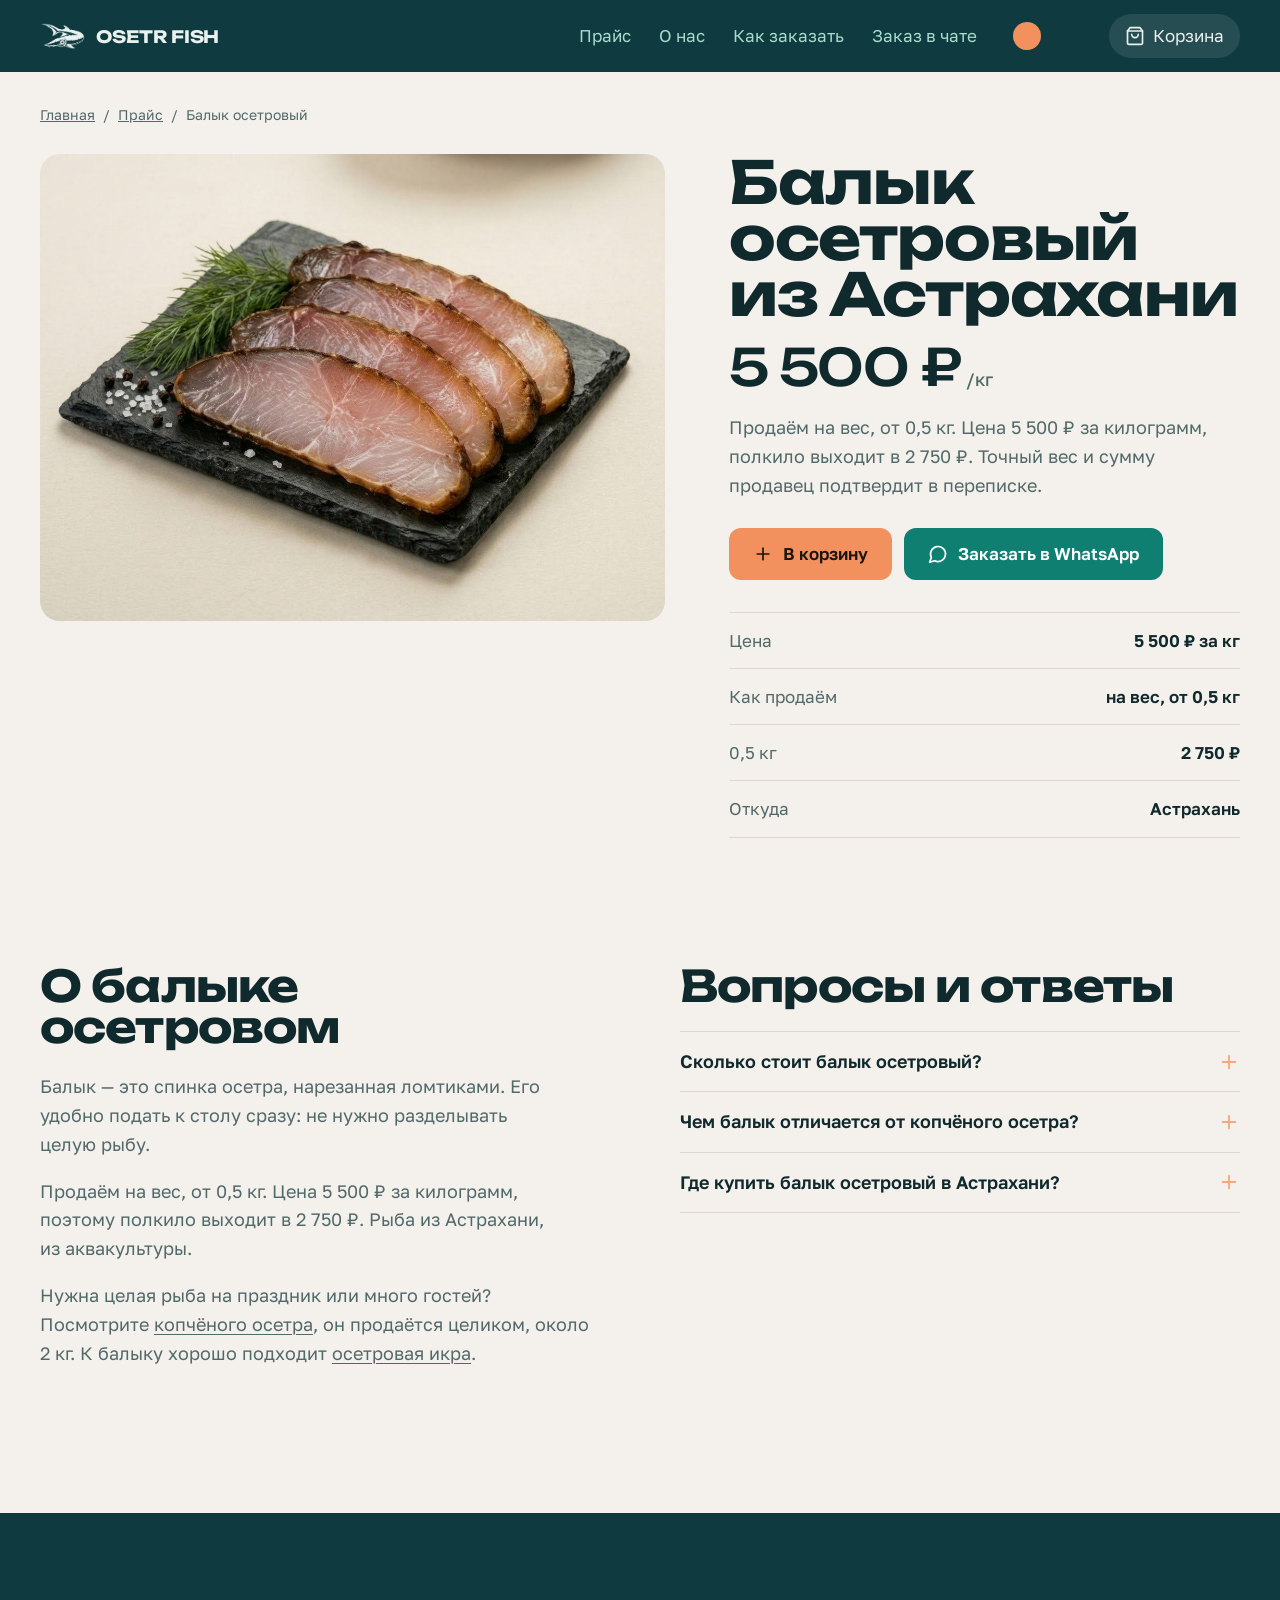
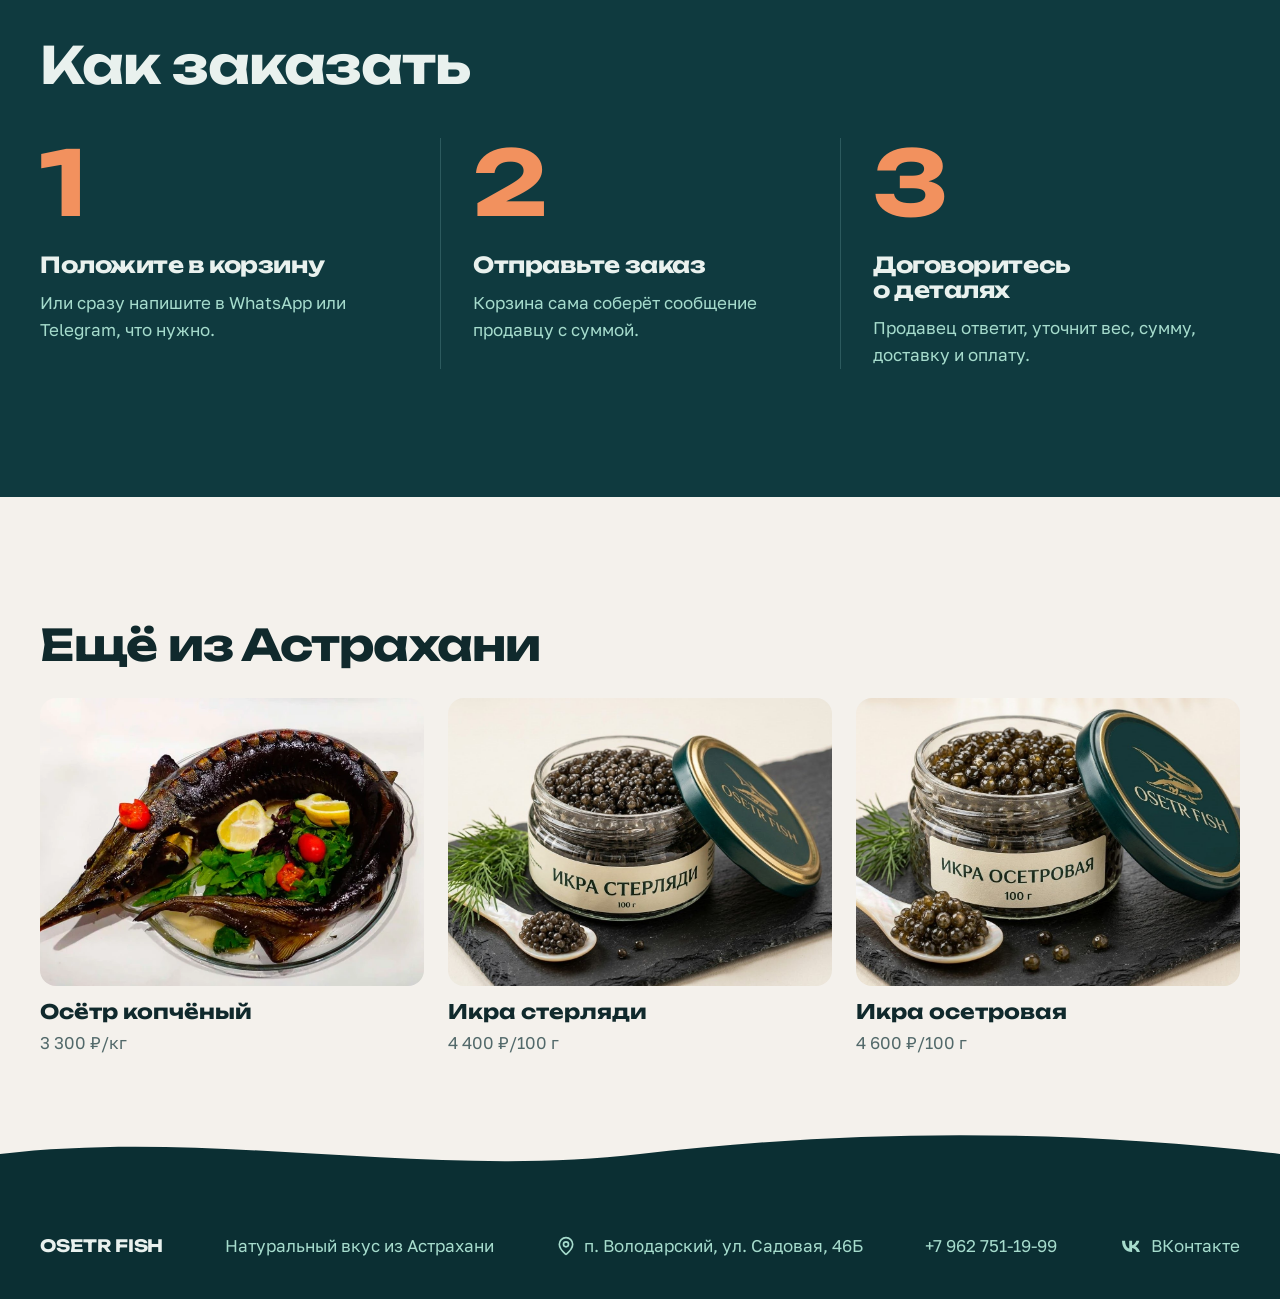
==== balyk-osetrovyj/index.html @ 8ac1c957 "Глаз осетра следит за курсором, логотип в шапке вздрагивает и пускает пузырьки Co-Authored-By: Claud" ====
<!doctype html>
<html lang="ru">
<head>
  <meta charset="utf-8">
  <script>if (location.protocol === 'http:' && location.hostname === 'osetrfish.ru') location.replace('https://osetrfish.ru' + location.pathname + location.search + location.hash);</script>
  <script>try{if(localStorage.getItem('osetr-theme')==='dark')document.documentElement.dataset.theme='dark'}catch(e){}</script>
  <meta name="viewport" content="width=device-width, initial-scale=1">
  <title>Балык осетровый купить в Астрахани, 5500 ₽/кг | OSETR FISH</title>
  <meta name="description" content="Балык осетровый из Астрахани на вес, от 0,5 кг, 5500 ₽ за кг. Заказ в WhatsApp и Telegram, вес и сумму продавец подтвердит в переписке.">
  <meta property="og:title" content="Балык осетровый из Астрахани | OSETR FISH">
  <meta property="og:description" content="Балык осетровый из Астрахани на вес, от 0,5 кг, 5500 ₽ за кг. Заказ в WhatsApp и Telegram, вес и сумму продавец подтвердит в переписке.">
  <meta property="og:type" content="product">
  <meta property="og:locale" content="ru_RU">
  <meta property="og:url" content="https://osetrfish.ru/balyk-osetrovyj/">
  <meta property="og:image" content="https://osetrfish.ru/images/stock/balyk-slate.jpg">
  <meta name="twitter:card" content="summary_large_image">
  <link rel="canonical" href="https://osetrfish.ru/balyk-osetrovyj/">
  <script type="application/ld+json">
  {"@context": "https://schema.org", "@graph": [{"@type": "Product", "name": "Балык осетровый", "image": "https://osetrfish.ru/images/stock/balyk-slate.jpg", "description": "Балык осетровый из Астрахани на вес, от 0,5 кг, 5500 ₽ за кг. Заказ в WhatsApp и Telegram, вес и сумму продавец подтвердит в переписке.", "brand": {"@type": "Brand", "name": "OSETR FISH"}, "url": "https://osetrfish.ru/balyk-osetrovyj/", "offers": {"@type": "Offer", "url": "https://osetrfish.ru/balyk-osetrovyj/", "priceCurrency": "RUB", "price": 5500, "priceSpecification": {"@type": "UnitPriceSpecification", "price": 5500, "priceCurrency": "RUB", "referenceQuantity": {"@type": "QuantitativeValue", "value": 1, "unitCode": "KGM"}}, "seller": {"@type": "Store", "name": "OSETR FISH", "url": "https://osetrfish.ru/", "telephone": "+79627511999", "logo": "https://osetrfish.ru/icon-512.png"}}}, {"@type": "BreadcrumbList", "itemListElement": [{"@type": "ListItem", "position": 1, "name": "OSETR FISH", "item": "https://osetrfish.ru/"}, {"@type": "ListItem", "position": 2, "name": "Балык осетровый", "item": "https://osetrfish.ru/balyk-osetrovyj/"}]}, {"@type": "FAQPage", "mainEntity": [{"@type": "Question", "name": "Сколько стоит балык осетровый?", "acceptedAnswer": {"@type": "Answer", "text": "5 500 ₽ за килограмм. Минимальный заказ 0,5 кг, то есть от 2 750 ₽. Точный вес и сумму продавец подтвердит в переписке."}}, {"@type": "Question", "name": "Чем балык отличается от копчёного осетра?", "acceptedAnswer": {"@type": "Answer", "text": "Копчёный осётр — целая рыба, около 2 кг, по цене 3 300 ₽ за кг. Балык — это спинка осетра нарезкой, он стоит 5 500 ₽ за кг и продаётся от 0,5 кг. Балык удобнее на нарезку к столу, целая рыба нужна, когда гостей много."}}, {"@type": "Question", "name": "Где купить балык осетровый в Астрахани?", "acceptedAnswer": {"@type": "Answer", "text": "На нашем сайте: положите нужный вес в корзину и отправьте заказ в WhatsApp или Telegram. Или позвоните: +7 962 751-19-99."}}]}]}
  </script>
  <meta name="theme-color" content="#0f3a3f">
  <link rel="icon" href="/favicon.ico" sizes="48x48" type="image/x-icon">
  <link rel="icon" href="/icon-96.png?v=3" type="image/png" sizes="96x96">
  <link rel="icon" href="/icon-192.png?v=3" type="image/png" sizes="192x192">
  <link rel="apple-touch-icon" href="/apple-touch-icon.png?v=3">
  <link rel="preconnect" href="https://fonts.googleapis.com">
  <link rel="preconnect" href="https://fonts.gstatic.com" crossorigin>
  <link href="https://fonts.googleapis.com/css2?family=Unbounded:wght@500;700&family=Golos+Text:wght@400;500;600&display=swap" rel="stylesheet">
  <link rel="stylesheet" href="/styles.css?v=46">
  <script src="/product.js?v=46" defer></script>
  <script src="/theme.js?v=2" defer></script>
</head>
<body class="page-product">
  <svg width="0" height="0" style="position:absolute" aria-hidden="true">
    <symbol id="i-bag" viewBox="0 0 24 24"><path d="M6 2 3 6v14a2 2 0 0 0 2 2h14a2 2 0 0 0 2-2V6l-3-4Z"/><path d="M3 6h18"/><path d="M16 10a4 4 0 0 1-8 0"/></symbol>
    <symbol id="i-phone" viewBox="0 0 24 24"><path d="M22 16.92v3a2 2 0 0 1-2.18 2 19.79 19.79 0 0 1-8.63-3.07 19.5 19.5 0 0 1-6-6 19.79 19.79 0 0 1-3.07-8.67A2 2 0 0 1 4.11 2h3a2 2 0 0 1 2 1.72 12.84 12.84 0 0 0 .7 2.81 2 2 0 0 1-.45 2.11L8.09 9.91a16 16 0 0 0 6 6l1.27-1.27a2 2 0 0 1 2.11-.45 12.84 12.84 0 0 0 2.81.7A2 2 0 0 1 22 16.92z"/></symbol>
    <symbol id="i-chat" viewBox="0 0 24 24"><path d="M7.9 20A9 9 0 1 0 4 16.1L2 22Z"/></symbol>
    <symbol id="i-send" viewBox="0 0 24 24"><path d="M14.54 21.69a.5.5 0 0 0 .94-.03l6.5-19a.5.5 0 0 0-.64-.64l-19 6.5a.5.5 0 0 0-.03.94l7.93 3.18a2 2 0 0 1 1.11 1.11z"/><path d="m21.85 2.15-10.94 10.94"/></symbol>
    <symbol id="i-checks" viewBox="0 0 24 24"><path d="M18 6 7 17l-5-5"/><path d="m22 10-7.5 7.5L13 16"/></symbol>
    <symbol id="i-arrow-left" viewBox="0 0 24 24"><path d="m12 19-7-7 7-7"/><path d="M19 12H5"/></symbol>
    <symbol id="i-arrow-right" viewBox="0 0 24 24"><path d="M5 12h14"/><path d="m12 5 7 7-7 7"/></symbol>
    <symbol id="i-minus" viewBox="0 0 24 24"><path d="M5 12h14"/></symbol>
    <symbol id="i-plus" viewBox="0 0 24 24"><path d="M5 12h14"/><path d="M12 5v14"/></symbol>
    <symbol id="i-pin" viewBox="0 0 24 24"><path d="M20 10c0 4.993-5.539 10.193-7.399 11.799a1 1 0 0 1-1.202 0C9.539 20.193 4 14.993 4 10a8 8 0 0 1 16 0"/><circle cx="12" cy="10" r="3"/></symbol>
    <symbol id="i-x" viewBox="0 0 24 24"><path d="M18 6 6 18"/><path d="m6 6 12 12"/></symbol>
    <symbol id="i-vk" viewBox="0 0 24 24"><path d="M12.8 18C6.6 18 3.1 13.8 3 6.8h3.1c.1 5.1 2.3 7.3 4.1 7.7V6.8h2.9v4.4c1.8-.2 3.6-2.2 4.3-4.4h2.9c-.5 2.7-2.5 4.7-3.9 5.5 1.4.7 3.7 2.4 4.6 5.7h-3.2c-.7-2.2-2.4-3.9-4.7-4.1V18z"/></symbol>
    <symbol id="i-trash" viewBox="0 0 24 24"><path d="M3 6h18"/><path d="M19 6v14a2 2 0 0 1-2 2H7a2 2 0 0 1-2-2V6"/><path d="M8 6V4a2 2 0 0 1 2-2h4a2 2 0 0 1 2 2v2"/></symbol>
  </svg>

  <header class="top">
    <a class="mark" href="/" aria-label="OSETR FISH, на главную"><img class="mark__fish" src="/images/logo.png" alt="" width="930" height="534" fetchpriority="high">OSETR FISH</a>
    <nav class="nav" aria-label="Разделы">
      <a href="/#price">Прайс</a>
      <a href="/#about">О нас</a>
      <a href="/#how">Как заказать</a>
      <a href="/#contacts">Заказ в чате</a>
    </nav>
    <button class="theme-btn" type="button" role="switch" aria-checked="false" data-theme-toggle aria-label="Ночная тема" title="Ночная тема"><span class="theme-btn__stars" aria-hidden="true"><i></i><i></i><i></i></span><span class="theme-btn__knob" aria-hidden="true"></span></button>
    <a class="cart-btn" href="/?cart=1" aria-label="Открыть корзину">
      <svg class="ic"><use href="#i-bag"/></svg>
      <span class="cart-btn__label">Корзина</span>
      <span class="cart-btn__count" data-count hidden>0</span>
    </a>
  </header>

  <main>
    <section class="product" data-product="balyk" data-step="0.5">
      <nav class="crumbs" aria-label="Вы здесь"><a href="/">Главная</a><span aria-hidden="true">/</span><a href="/#price">Прайс</a><span aria-hidden="true">/</span><span>Балык осетровый</span></nav>
      <div class="product__grid">
        <div class="product__photo" style="aspect-ratio: 1200 / 896; --bg: url(/images/stock/balyk-slate.jpg)"><img src="/images/stock/balyk-slate.jpg" alt="Балык осетровый ломтиками на чёрной каменной доске с укропом и солью" width="1200" height="896" fetchpriority="high"></div>
        <div class="product__info">
          <h1>Балык осетровый из Астрахани</h1>
          <p class="product__price">5 500 ₽<small>/кг</small></p>
          <p class="product__lead">Продаём на вес, от 0,5 кг. Цена 5 500 ₽ за килограмм, полкило выходит в 2 750 ₽. Точный вес и сумму продавец подтвердит в переписке.</p>
          <div class="product__actions">
            <button class="btn btn--accent" type="button" data-product-add><svg class="ic"><use href="#i-plus"/></svg>В корзину</button>
            <a class="btn btn--wa" href="https://wa.me/79627511999?text=%D0%97%D0%B4%D1%80%D0%B0%D0%B2%D1%81%D1%82%D0%B2%D1%83%D0%B9%D1%82%D0%B5%21%20%D0%A5%D0%BE%D1%87%D1%83%20%D0%B7%D0%B0%D0%BA%D0%B0%D0%B7%D0%B0%D1%82%D1%8C%20%D0%BD%D0%B0%20%D1%81%D0%B0%D0%B9%D1%82%D0%B5%20OSETR%20FISH%3A%20%D0%91%D0%B0%D0%BB%D1%8B%D0%BA%20%D0%BE%D1%81%D0%B5%D1%82%D1%80%D0%BE%D0%B2%D1%8B%D0%B9%2C%200%2C5%20%D0%BA%D0%B3." target="_blank" rel="noopener"><svg class="ic"><use href="#i-chat"/></svg>Заказать в WhatsApp</a>
          </div>
          <p class="product__added" data-product-done hidden>Добавлено. <a href="/?cart=1">Открыть корзину</a></p>
          <dl class="product__facts">
          <div><dt>Цена</dt><dd>5 500 ₽ за кг</dd></div>
          <div><dt>Как продаём</dt><dd>на вес, от 0,5 кг</dd></div>
          <div><dt>0,5 кг</dt><dd>2 750 ₽</dd></div>
          <div><dt>Откуда</dt><dd>Астрахань</dd></div>
          </dl>
        </div>
      </div>
    </section>

    <section class="product-about" aria-labelledby="about-title">
      <div class="product-about__text">
        <h2 id="about-title">О балыке осетровом</h2>
        <p>Балык — это спинка осетра, нарезанная ломтиками. Его удобно подать к столу сразу: не нужно разделывать целую рыбу.</p>
        <p>Продаём на вес, от 0,5 кг. Цена 5 500 ₽ за килограмм, поэтому полкило выходит в 2 750 ₽. Рыба из Астрахани, из аквакультуры.</p>
        <p>Нужна целая рыба на праздник или много гостей? Посмотрите <a href="/osetr-kopchenyj/">копчёного осетра</a>, он продаётся целиком, около 2 кг. К балыку хорошо подходит <a href="/ikra-osetrovaya/">осетровая икра</a>.</p>
      </div>
      <div class="pfaq">
        <h2>Вопросы и ответы</h2>
        <details class="pfaq__item">
          <summary><h3>Сколько стоит балык осетровый?</h3><svg class="ic" aria-hidden="true"><use href="#i-plus"/></svg></summary>
          <p>5 500 ₽ за килограмм. Минимальный заказ 0,5 кг, то есть от 2 750 ₽. Точный вес и сумму продавец подтвердит в переписке.</p>
        </details>
        <details class="pfaq__item">
          <summary><h3>Чем балык отличается от копчёного осетра?</h3><svg class="ic" aria-hidden="true"><use href="#i-plus"/></svg></summary>
          <p>Копчёный осётр — целая рыба, около 2 кг, по цене 3 300 ₽ за кг. Балык — это спинка осетра нарезкой, он стоит 5 500 ₽ за кг и продаётся от 0,5 кг. Балык удобнее на нарезку к столу, целая рыба нужна, когда гостей много.</p>
        </details>
        <details class="pfaq__item">
          <summary><h3>Где купить балык осетровый в Астрахани?</h3><svg class="ic" aria-hidden="true"><use href="#i-plus"/></svg></summary>
          <p>На нашем сайте: положите нужный вес в корзину и отправьте заказ в WhatsApp или Telegram. Или позвоните: <a href="tel:+79627511999">+7 962 751-19-99</a>.</p>
        </details>
      </div>
    </section>

    <section class="product-how" aria-labelledby="how-title">
      <h2 id="how-title">Как заказать</h2>
      <ol class="steps">
        <li><span class="steps__n">1</span><h3>Положите в корзину</h3><p>Или сразу напишите в WhatsApp или Telegram, что нужно.</p></li>
        <li><span class="steps__n">2</span><h3>Отправьте заказ</h3><p>Корзина сама соберёт сообщение продавцу с суммой.</p></li>
        <li><span class="steps__n">3</span><h3>Договоритесь о деталях</h3><p>Продавец ответит, уточнит вес, сумму, доставку и оплату.</p></li>
      </ol>
    </section>

    <section class="more" aria-labelledby="more-title">
      <h2 id="more-title">Ещё из Астрахани</h2>
      <ul class="more__list">
        <li><a class="more__card" href="/osetr-kopchenyj/"><span class="more__pic"><img src="/images/stock/osetr-blyudo.webp" alt="Целый копчёный осётр на стеклянном блюде с зеленью, лимоном и помидорами" width="841" height="567" loading="lazy"></span><b>Осётр копчёный</b><span>3 300 ₽/кг</span></a></li>
        <li><a class="more__card" href="/ikra-sterlyadi/"><span class="more__pic"><img src="/images/stock/ikra-sterlyadi-banka.jpg" alt="Банка икры стерляди 100 г с зелёной крышкой OSETR FISH на каменной доске" width="1200" height="896" loading="lazy"></span><b>Икра стерляди</b><span>4 400 ₽/100 г</span></a></li>
        <li><a class="more__card" href="/ikra-osetrovaya/"><span class="more__pic"><img src="/images/stock/ikra-osetrovaya-banka.jpg" alt="Банка осетровой икры 100 г с зелёной крышкой OSETR FISH и ложечкой" width="1200" height="896" loading="lazy"></span><b>Икра осетровая</b><span>4 600 ₽/100 г</span></a></li>
      </ul>
    </section>
  </main>

  <footer class="foot">
    <svg class="wave wave--foot" viewBox="0 0 1440 120" preserveAspectRatio="none" aria-hidden="true">
      <path d="M0 60 C240 10 480 110 720 60 S1200 10 1440 60 V120 H0Z"/>
    </svg>
    <div class="foot__inner">
      <a class="mark" href="/">OSETR FISH</a>
      <span>Натуральный вкус из Астрахани</span>
      <span class="foot__addr"><svg class="ic"><use href="#i-pin"/></svg>п. Володарский, ул. Садовая, 46Б</span>
      <a href="tel:+79627511999">+7 962 751-19-99</a>
      <a class="foot__vk" href="https://vk.com/osetrfish" target="_blank" rel="noopener" aria-label="OSETR FISH во ВКонтакте"><svg class="ic ic--fill"><use href="#i-vk"/></svg>ВКонтакте</a>
    </div>
  </footer>
</body>
</html>
---- styles.css ----
/* OSETR FISH. Палитра и шрифты — из DESIGN.md (вариант 2 «Волжская вода»). */
:root { color-scheme: light;
  --color-bg: #0f3a3f;        /* речная вода: первый экран, шаги, подвал */
  --color-deep: #0b2f33;      /* волна, нижний слой */
  --color-ice: #f4f1ec;       /* светлые секции: тёплый светлый фон, на нём еда выглядит аппетитнее */
  --color-text: #e9f1ee;      /* текст на воде */
  --color-ink: #10292c;       /* текст на светлом */
  --color-muted: #a6dccd;     /* приглушённый на воде */
  --color-muted-ink: #52696a; /* приглушённый на светлом */
  --color-line: #2c5a5e;
  --color-line-ink: #ddd7cd;
  --color-accent: #f2915e;    /* цвет балыка: главная кнопка и цены */
  --color-on-accent: #1a1410; /* текст на акценте */
  --color-accent-hover: #f6a77b;
  --color-photo: #efe9df;     /* подложка под фото, пока грузится */
  --color-surface: #ffffff;   /* поля ввода и счётчик на светлом */
  --color-bubble: #f4f1ec;    /* пузырь сообщения в окне чата */
  --color-hover-ink: rgba(16, 41, 44, .08);
  --color-read: #2f8f7a;      /* галочки «прочитано» в окне чата */
  --color-wa: #0f7f72;        /* WhatsApp: узнаваемый зелёный, затемнён для читаемости */
  --color-wa-hover: #0c6a5f;
  --color-tg: #1a76b5;        /* Telegram: узнаваемый синий, затемнён для читаемости */
  --color-tg-hover: #15639a;
  --font-display: "Unbounded", system-ui, sans-serif;
  --font-body: "Golos Text", system-ui, sans-serif;
  --space-section: clamp(72px, 10vw, 140px);
  --gutter: max(16px, calc((100vw - var(--content)) / 2));
  --content: 1200px;
  --radius: 12px;
  --ease: cubic-bezier(.22, .8, .24, 1);
}

/* Ночная тема: светлые секции становятся тёмными, вода и акцент остаются */
:root[data-theme="dark"] {
  color-scheme: dark;
  --color-ice: #0a2428;
  --color-ink: #e9f1ee;
  --color-muted-ink: #9fc6bb;
  --color-line-ink: #24494d;
  --color-photo: #12363a;
  --color-surface: #12363a;
  --color-bubble: #1d4a4f;
  --color-hover-ink: rgba(233, 241, 238, .1);
}
*, *::before, *::after { box-sizing: border-box; }
html { -webkit-text-size-adjust: 100%; scroll-behavior: smooth; scroll-padding-top: 76px; }
body { margin: 0; background: var(--color-bg); color: var(--color-text); font: 400 17px/1.6 var(--font-body); overflow-x: hidden; }
img, video { max-width: 100%; height: auto; display: block; }
h1, h2, h3 { font-family: var(--font-display); line-height: .95; letter-spacing: -.02em; text-wrap: balance; margin: 0; font-weight: 700; }
p { text-wrap: pretty; margin: 0; }
a { color: inherit; }
button { font: inherit; color: inherit; }
:focus-visible { outline: 2px solid var(--color-accent); outline-offset: 3px; }
.ic { width: 20px; height: 20px; flex: none; fill: none; stroke: currentColor; stroke-width: 2; stroke-linecap: round; stroke-linejoin: round; }

/* Кнопки */
.btn { display: inline-flex; align-items: center; justify-content: center; gap: 10px; min-height: 52px; padding: 0 24px; border: 0; border-radius: var(--radius); font-weight: 600; text-decoration: none; white-space: nowrap; cursor: pointer; transition: background-color .15s var(--ease), transform .15s var(--ease); }
.btn:active { transform: scale(.98); }
.btn--accent { background: var(--color-accent); color: var(--color-on-accent); }
.btn--accent:hover { background: var(--color-accent-hover); }
.btn--ghost { background: transparent; color: inherit; box-shadow: inset 0 0 0 1.5px currentColor; }
.btn--ghost:hover { background: rgba(233, 241, 238, .08); }
.btn--dark { background: var(--color-bg); color: var(--color-text); }
.btn--dark:hover { background: #154a50; }
/* Кнопки мессенджеров в их фирменных цветах: человек сразу узнаёт, куда уйдёт заказ */
.btn--wa { background: var(--color-wa); color: #fff; }
.btn--wa:hover { background: var(--color-wa-hover); }
.btn--tg { background: var(--color-tg); color: #fff; }
.btn--tg:hover { background: var(--color-tg-hover); }
.icon-btn { display: grid; place-items: center; width: 44px; height: 44px; border: 0; border-radius: 50%; background: transparent; cursor: pointer; }
.icon-btn:hover { background: var(--color-hover-ink); }

/* Шапка */
.top { position: sticky; top: 0; z-index: 20; display: flex; align-items: center; gap: 32px; padding: 14px var(--gutter); background: var(--color-bg); }
.mark { display: inline-flex; align-items: center; gap: 10px; font: 700 17px/1 var(--font-display); text-decoration: none; letter-spacing: -.01em; white-space: nowrap; }
.nav { display: flex; gap: 28px; margin-left: auto; }
.nav a { text-decoration: none; color: var(--color-muted); transition: color .15s; }
.nav a:hover { color: var(--color-text); }
.cart-btn { display: inline-flex; align-items: center; gap: 8px; min-height: 44px; padding: 0 16px; border: 0; border-radius: 999px; background: rgba(233, 241, 238, .1); cursor: pointer; transition: background-color .15s; }
.cart-btn:hover { background: rgba(233, 241, 238, .18); }
.theme-btn { position: relative; width: 68px; height: 36px; padding: 0; border: 0; border-radius: 999px; background: var(--toggle-day); cursor: pointer; flex: none; overflow: hidden; box-shadow: inset 0 0 0 1.5px var(--toggle-ring); transition: background-color .45s var(--ease); }
.theme-btn:focus-visible { outline: 2px solid var(--color-accent); outline-offset: 3px; }
.theme-btn__knob { position: absolute; top: 4px; left: 4px; width: 28px; height: 28px; border-radius: 50%; background: var(--color-accent); box-shadow: 0 0 0 4px var(--toggle-glow); overflow: hidden; transition: transform .5s var(--ease), background-color .45s var(--ease), box-shadow .45s var(--ease); }
.theme-btn__knob::after { content: ''; position: absolute; top: -4px; right: -8px; width: 22px; height: 22px; border-radius: 50%; background: var(--toggle-night); transform: translateX(26px); transition: transform .5s var(--ease), background-color .45s var(--ease); }
.theme-btn__stars i { position: absolute; width: 3px; height: 3px; border-radius: 50%; background: var(--color-text); opacity: 0; transform: scale(.4); transition: opacity .4s var(--ease), transform .4s var(--ease); }
.theme-btn__stars i:nth-child(1) { left: 12px; top: 9px; }
.theme-btn__stars i:nth-child(2) { left: 22px; top: 22px; width: 2px; height: 2px; }
.theme-btn__stars i:nth-child(3) { left: 30px; top: 11px; width: 2px; height: 2px; }
:root[data-theme="dark"] .theme-btn { background: var(--toggle-night); }
:root[data-theme="dark"] .theme-btn__knob { transform: translateX(32px); background: var(--color-text); box-shadow: 0 0 0 4px var(--toggle-moonglow); }
:root[data-theme="dark"] .theme-btn__knob::after { transform: translateX(0); }
:root[data-theme="dark"] .theme-btn__stars i { opacity: .9; transform: scale(1); }
:root[data-theme="dark"] .theme-btn__stars i:nth-child(2) { transition-delay: .12s; }
:root[data-theme="dark"] .theme-btn__stars i:nth-child(3) { transition-delay: .24s; }
/* Смена темы: новый вид растёт кругом от кнопки */
::view-transition-old(root), ::view-transition-new(root) { animation: none; mix-blend-mode: normal; }
.cart-btn__count { min-width: 22px; height: 22px; padding: 0 6px; border-radius: 11px; background: var(--color-accent); color: var(--color-on-accent); font: 600 13px/22px var(--font-body); text-align: center; }
.cart-btn__count.bump { animation: bump .3s var(--ease); }
@keyframes bump { 50% { transform: scale(1.25); } }

/* Первый экран */
.mark { position: relative; }
.mark__fish { width: 46px; height: auto; transform-origin: 88% 60%; }
.mark__fish.is-flick { animation: flick .8s ease-in-out; }
.mark__bub { position: absolute; left: 36px; top: 4px; width: 7px; height: 7px; border-radius: 50%; box-shadow: inset 0 0 0 1.5px var(--color-text); opacity: 0; pointer-events: none; animation: mark-bub 1.1s ease-out forwards; }
@keyframes flick { 15% { transform: rotate(-9deg); } 35% { transform: rotate(7deg); } 55% { transform: rotate(-5deg); } 75% { transform: rotate(3deg); } }
@keyframes mark-bub { 0% { transform: translate(0, 8px) scale(.4); opacity: 0; } 20% { opacity: .9; } 100% { transform: translate(var(--bx, 4px), -14px) scale(1); opacity: 0; } }
.hero__inner { display: grid; grid-template-columns: minmax(0, 1.45fr) minmax(0, .75fr); column-gap: clamp(32px, 5vw, 80px); align-items: start; }
.hero__inner > * { grid-column: 1; }
.hero__fish { grid-column: 2; grid-row: 1 / span 5; align-self: center; justify-self: end; position: relative; width: 100%; max-width: 440px; animation: fish-in 1.8s cubic-bezier(.16, .84, .3, 1) both; }
.hero__body { position: relative; animation: swim 7s ease-in-out 1.8s infinite; }
.hero__fish img { width: 100%; height: auto; }
/* Глаз осетра: поверх рисованного зрачка стоит свой, он смотрит за курсором */
.eye { position: absolute; left: 48.2%; top: 73.4%; width: 5.8%; aspect-ratio: 1; transform: translate(-50%, -50%); border-radius: 50%; background: var(--color-bg); pointer-events: none; }
.eye__pupil { position: absolute; inset: 16%; border-radius: 50%; background: radial-gradient(circle, var(--color-text) 0 24%, transparent 72%); transform: translate(var(--ex, 0px), var(--ey, 0px)); transition: transform .14s ease-out; }
/* Пузырьки поднимаются от носа осетра */
.bubble { position: absolute; left: 6%; top: 72%; width: 12px; height: 12px; border-radius: 50%; box-shadow: inset 0 0 0 1.5px var(--color-text); opacity: 0; animation: bubble 3.6s ease-out infinite; }
.bubble:nth-of-type(2) { left: 10%; width: 8px; height: 8px; animation-delay: 1.2s; }
.bubble:nth-of-type(3) { left: 3%; width: 6px; height: 6px; animation-delay: 2.4s; }
@keyframes fish-in { from { transform: translateX(60vw); opacity: 0; } 30% { opacity: 1; } to { transform: none; opacity: 1; } }
@keyframes swim { 50% { transform: translate(-10px, 8px) rotate(-1.5deg); } }
@keyframes bubble { 0% { transform: translate(0, 0) scale(.5); opacity: 0; } 15% { opacity: .8; } 100% { transform: translate(-14px, -110px) scale(1.1); opacity: 0; } }
.hero { position: relative; overflow: hidden; padding: clamp(40px, 8vh, 96px) var(--gutter) clamp(140px, 22vh, 220px); }
.hero__since { color: var(--color-muted); margin-bottom: 20px; }
.hero h1 { font-size: clamp(38px, 5.6vw, 84px); max-width: 14ch; letter-spacing: -.03em; }
.hero__lead { max-width: 42ch; color: var(--color-muted); font-size: 19px; margin: 28px 0 36px; }
.hero__actions { display: flex; flex-wrap: wrap; gap: 12px; }
.wave { position: absolute; left: 0; width: 100%; display: block; }
.wave--hero { bottom: -1px; height: clamp(90px, 16vh, 180px); }
.wave__back { fill: var(--color-deep); }
.wave__front { fill: var(--color-ice); }

/* Прайс */
.price { background: var(--color-ice); color: var(--color-ink); padding: 32px var(--gutter) var(--space-section); }
.price__head { display: grid; grid-template-columns: 1fr 1fr; gap: 24px 64px; align-items: end; margin-bottom: 40px; }
.price__head h2 { font-size: clamp(40px, 6vw, 80px); }
.price__head p { color: var(--color-muted-ink); max-width: 44ch; }
.goods { list-style: none; padding: 0; margin: 0; border-top: 2px solid var(--color-ink); }
.good__photo { display: block; width: 100%; aspect-ratio: 4 / 3; overflow: hidden; border-radius: var(--radius); background: var(--color-photo); }
.good__photo img { width: 100%; height: 100%; object-fit: cover; transition: transform .5s var(--ease); }
.good { --price-w: 240px; display: grid; grid-template-columns: 210px minmax(0, 1fr) var(--price-w) 372px; gap: 16px 36px; align-items: center; padding: 32px 0; border-bottom: 1px solid var(--color-line-ink); }
.good__name { font: 700 clamp(24px, 2.6vw, 34px)/1.05 var(--font-display); letter-spacing: -.02em; }
.good__unit { color: var(--color-muted-ink); margin-top: 8px; }
.good__price { font: 500 clamp(30px, 3.3vw, 48px)/1 var(--font-display); letter-spacing: -.03em; white-space: nowrap; font-variant-numeric: tabular-nums; justify-self: start; }
.good__price small { font: 500 17px var(--font-body); color: var(--color-muted-ink); margin-left: 6px; letter-spacing: 0; }
.good__buy { display: flex; gap: 10px; align-items: center; justify-content: flex-end; }
.good__buy .btn { flex: 1; }
.good__buy .stepper { flex: none; width: 188px; justify-content: space-between; }
.good__buy .stepper output { min-width: 0; }
.stepper { display: inline-flex; align-items: center; height: 52px; border-radius: var(--radius); background: var(--color-surface); box-shadow: inset 0 0 0 1px var(--color-line-ink); }
.stepper button { width: 44px; height: 52px; border: 0; background: transparent; cursor: pointer; display: grid; place-items: center; color: var(--color-ink); }
.stepper button:disabled { opacity: .3; cursor: default; }
.stepper output { min-width: 76px; padding: 0 4px; text-align: center; font-weight: 600; font-variant-numeric: tabular-nums; white-space: nowrap; }
.good .btn--accent.is-added { background: var(--color-bg); color: var(--color-text); }

/* Телефон: пузырьки воздуха поднимаются от волны под кнопками */
.rise { display: none; }


/* Своё пожелание под прайсом */
.wish { display: grid; grid-template-columns: minmax(0, .8fr) minmax(0, 1.2fr); gap: 20px 48px; align-items: end; margin-top: 56px; padding: 36px; border-radius: 20px; background: var(--color-bg); color: var(--color-text); }
.wish h3 { font-size: clamp(24px, 2.4vw, 32px); line-height: 1.05; }
.wish__text p { color: var(--color-muted); margin-top: 12px; max-width: 46ch; }
.wish__row { display: grid; grid-template-columns: minmax(0, 1.6fr) minmax(0, 1fr) auto; gap: 12px; align-items: end; }
.wish .field span { color: var(--color-muted); }
.wish .field input { background: var(--color-deep); color: var(--color-text); border-color: var(--color-line); }
.wish .field input::placeholder { color: var(--color-muted); opacity: .7; }
.wish .field input:focus { outline-color: var(--color-accent); }
.wish .btn--dark { background: var(--color-accent); color: var(--color-on-accent); }
.wish .btn--dark:hover { background: var(--color-accent-hover); }
.wish__chips { grid-column: 1 / -1; display: flex; flex-wrap: wrap; align-items: center; gap: 8px 10px; font-size: 14px; color: var(--color-muted); }
.wish__chips button { min-height: 36px; padding: 0 14px; border: 0; border-radius: 999px; background: rgba(233, 241, 238, .1); cursor: pointer; font-size: 14px; transition: background-color .15s; }
.wish__chips button:hover { background: rgba(233, 241, 238, .2); }
/* Своё пожелание: название во всю ширину, под ним пометка и корзина-удаление */
.line__name { overflow-wrap: anywhere; }
.line--wish .line__name { grid-column: 1 / -1; }
.line__note { align-self: center; font-size: 14px; color: var(--color-muted-ink); }


/* Настоящие фото и видео: лента вертикальных карточек, листается пальцем или стрелками */
.real { background: var(--color-deep); padding: var(--space-section) 0; }
.real__head { display: flex; justify-content: space-between; align-items: end; gap: 24px; padding: 0 var(--gutter); margin-bottom: 40px; }
.real h2 { font-size: clamp(34px, 4.6vw, 64px); }
.real__head p { color: var(--color-muted); max-width: 44ch; margin-top: 16px; }
.real__nav { display: flex; gap: 10px; }
.real__nav .icon-btn { width: 52px; height: 52px; box-shadow: inset 0 0 0 1.5px var(--color-line); color: var(--color-text); transition: background-color .15s, box-shadow .15s; }
.real__nav .icon-btn:hover { background: rgba(233, 241, 238, .08); box-shadow: inset 0 0 0 1.5px var(--color-text); }
.strip { list-style: none; margin: 0 var(--gutter); padding: 0 0 8px; display: grid; grid-auto-flow: column; grid-auto-columns: calc((100% - 72px) / 4); gap: 24px; overflow-x: auto; scroll-snap-type: x mandatory; scrollbar-width: none; overscroll-behavior-x: contain; }
.strip::-webkit-scrollbar { display: none; }
.card { scroll-snap-align: start; }
.card figure { margin: 0; }
.card__media { aspect-ratio: 3 / 4; overflow: hidden; border-radius: 18px; background: var(--color-bg); cursor: zoom-in; }
.card__media img, .card__media video { width: 100%; height: 100%; object-fit: cover; display: block; transition: transform .7s var(--ease); }
/* Фото чуть приближаются: мышкой при наведении, на телефоне при касании */
@media (hover: hover) {
  .card:hover .card__media img, .card:hover .card__media video, .good__photo:hover img { transform: scale(1.08); }
}
.card:active .card__media img, .card:active .card__media video, .good__photo:active img { transform: scale(1.08); }
.card figcaption { display: grid; gap: 4px; padding: 16px 4px 0; }
.card figcaption b { font: 700 18px/1.2 var(--font-display); letter-spacing: -.01em; }
.card figcaption span { color: var(--color-muted); font-size: 15px; }

/* Просмотр фото крупно */
.lightbox { width: 100vw; height: 100dvh; max-width: none; max-height: none; margin: 0; padding: 0; border: 0; background: transparent; color: var(--color-text); }
.lightbox[open] { display: grid; place-items: center; animation: lb-in .25s var(--ease); }
.lightbox::backdrop { background: rgba(4, 20, 22, .94); }
@keyframes lb-in { from { opacity: 0; transform: scale(.96); } }
.lightbox__stage { margin: 0; display: grid; justify-items: center; gap: 14px; padding: 64px 88px 24px; }
.lightbox__media img, .lightbox__media video { display: block; max-width: min(92vw, 960px); max-height: calc(100dvh - 150px); width: auto; height: auto; border-radius: 14px; }
.lightbox figcaption { text-align: center; display: grid; gap: 2px; }
.lightbox figcaption b { font: 700 20px/1.2 var(--font-display); }
.lightbox figcaption span { color: var(--color-muted); font-size: 15px; }
.lightbox .icon-btn { position: fixed; width: 52px; height: 52px; color: var(--color-text); background: rgba(233, 241, 238, .1); }
.lightbox .icon-btn:hover { background: rgba(233, 241, 238, .2); }
.lightbox__close { top: 16px; right: 16px; }
.lightbox__nav { top: 50%; transform: translateY(-50%); }
.lightbox__nav--prev { left: 20px; }
.lightbox__nav--next { right: 20px; }

.good__name a { text-decoration: none; }
.good__name a:hover { color: var(--color-bg); text-decoration: underline; text-decoration-thickness: 2px; text-underline-offset: 4px; }

/* Страница товара */
.page-product main { background: var(--color-ice); color: var(--color-ink); }
.product { padding: 32px var(--gutter) var(--space-section); }
.crumbs { display: flex; flex-wrap: wrap; gap: 8px; font-size: 14px; color: var(--color-muted-ink); margin-bottom: 28px; }
.crumbs a { color: inherit; }
.crumbs a:hover { color: var(--color-ink); }
.product__grid { display: grid; grid-template-columns: minmax(0, 1.1fr) minmax(0, .9fr); gap: 32px 64px; align-items: start; }
.product__photo { overflow: hidden; border-radius: 20px; background: var(--color-photo); aspect-ratio: 4 / 3; }
.product__photo img { width: 100%; height: 100%; object-fit: cover; transition: transform .6s var(--ease); }
/* Фото, у которого предмет вплотную к краю: оставляем воздух вокруг кадра */
.product__photo--fit { position: relative; isolation: isolate; }
.product__photo--fit img { object-fit: contain; padding: 5%; border-radius: 28px; }
@media (hover: hover) { .product__photo:hover img { transform: scale(1.05); } }
.product h1 { font-size: clamp(36px, 4.6vw, 64px); }
.product__price { margin-top: 20px; font: 500 clamp(36px, 4vw, 52px)/1 var(--font-display); letter-spacing: -.03em; }
.product__price small { font: 500 18px var(--font-body); color: var(--color-muted-ink); margin-left: 6px; letter-spacing: 0; }
.product__lead { margin: 20px 0 28px; color: var(--color-muted-ink); max-width: 46ch; font-size: 18px; }
.product__actions { display: flex; flex-wrap: wrap; gap: 12px; }
.product__added { margin-top: 14px; font-size: 15px; }
.product__added a { color: var(--color-ink); font-weight: 600; }
.product__added[hidden] { display: none; }
.product__facts { margin: 32px 0 0; display: grid; border-top: 1px solid var(--color-line-ink); }
.product__facts div { display: flex; justify-content: space-between; gap: 16px; padding: 14px 0; border-bottom: 1px solid var(--color-line-ink); }
.product__facts dt { color: var(--color-muted-ink); }
.product__facts dd { margin: 0; font-weight: 600; text-align: right; }
.page-product .cart-btn { text-decoration: none; color: inherit; }
.product-about { display: grid; grid-template-columns: minmax(0, 1fr) minmax(0, 1fr); gap: 48px 80px; padding: 0 var(--gutter) var(--space-section); }
.product-about h2, .pfaq h2 { font-size: clamp(28px, 3.4vw, 44px); margin-bottom: 24px; }
.product-about__text p { color: var(--color-muted-ink); font-size: 18px; max-width: 52ch; margin: 0 0 18px; }
.product-about a { color: inherit; text-decoration-thickness: 1px; text-underline-offset: 3px; }
.pfaq__item { border-bottom: 1px solid var(--color-line-ink); }
.pfaq__item:first-of-type { border-top: 1px solid var(--color-line-ink); }
.pfaq__item summary { display: flex; justify-content: space-between; align-items: center; gap: 24px; padding: 18px 0; cursor: pointer; list-style: none; }
.pfaq__item summary::-webkit-details-marker { display: none; }
.pfaq__item h3 { font: 600 18px/1.3 var(--font-body); letter-spacing: 0; }
.pfaq__item summary .ic { flex: none; width: 22px; height: 22px; color: var(--color-accent-hover); transition: transform .2s var(--ease); }
.pfaq__item[open] summary .ic { transform: rotate(45deg); }
.pfaq__item p { padding: 0 40px 20px 0; color: var(--color-muted-ink); }
@media (max-width: 900px) { .product-about { grid-template-columns: 1fr; gap: 32px; } }
.product-how { padding: var(--space-section) var(--gutter); background: var(--color-bg); color: var(--color-text); }
.product-how h2 { font-size: clamp(32px, 4vw, 52px); margin-bottom: 48px; }
.more { padding: var(--space-section) var(--gutter); }
.more h2 { font-size: clamp(28px, 3.4vw, 44px); margin-bottom: 32px; }
.more__list { list-style: none; margin: 0; padding: 0; display: grid; grid-template-columns: repeat(3, minmax(0, 1fr)); gap: 24px; }
.more__card { display: grid; gap: 6px; text-decoration: none; }
.more__pic { display: block; overflow: hidden; border-radius: 16px; aspect-ratio: 4 / 3; background: var(--color-deep); margin-bottom: 8px; }
.more__pic img { width: 100%; height: 100%; object-fit: cover; transition: transform .6s var(--ease); }
.more__card:hover .more__pic img { transform: scale(1.06); }
.more__card b { font: 700 20px/1.15 var(--font-display); }
.more__card span:last-child { color: var(--color-muted-ink); }

/* Как заказать */
.how { padding: var(--space-section) var(--gutter); }
.how h2 { font-size: clamp(36px, 5vw, 64px); margin-bottom: 56px; }
.steps { list-style: none; padding: 0; margin: 0; display: grid; grid-template-columns: repeat(3, 1fr); gap: 0; counter-reset: s; }
.steps li { padding: 0 32px 0 0; }
.steps li + li { padding-left: 32px; border-left: 1px solid var(--color-line); }
.steps__n { display: block; font: 700 clamp(56px, 7vw, 96px)/1 var(--font-display); color: var(--color-accent); margin-bottom: 24px; }
.steps h3 { font-size: 22px; line-height: 1.15; margin-bottom: 12px; }
.steps p { color: var(--color-muted); }

/* Заказ в чате: слева текст и кнопки, справа окно мессенджера с живым текстом заказа */
.chat { display: grid; grid-template-columns: minmax(0, 1fr) minmax(0, 1fr); gap: clamp(40px, 6vw, 96px); align-items: center; padding: 0 var(--gutter) var(--space-section); }
.chat h2 { font-size: clamp(34px, 4.4vw, 60px); }
.chat__text p { color: var(--color-muted); max-width: 40ch; margin: 24px 0 32px; font-size: 18px; }
.chat__actions { display: flex; flex-wrap: wrap; gap: 12px; }
.chat__window { margin: 0; border-radius: 28px; background: var(--color-deep); box-shadow: inset 0 0 0 1px var(--color-line); padding: 0 0 28px; overflow: hidden; transform: rotate(1.5deg); transition: transform .3s var(--ease); }
.chat__window:hover { transform: none; }
.chat__bar { display: flex; align-items: center; gap: 12px; padding: 16px 22px; border-bottom: 1px solid var(--color-line); }
.chat__bar img { width: 52px; height: auto; }
.chat__bar span { display: grid; line-height: 1.25; }
.chat__bar small { color: var(--color-muted); font-size: 14px; }
.chat__bubble { position: relative; margin: 28px 22px 0 auto; max-width: 88%; width: fit-content; padding: 14px 16px 10px; border-radius: 18px 18px 4px 18px; background: var(--color-bubble); color: var(--color-ink); }
.chat__bubble p { white-space: pre-line; font-size: 15px; line-height: 1.5; }
.chat__time { display: flex; justify-content: flex-end; align-items: center; gap: 4px; margin-top: 6px; font-size: 12px; color: var(--color-muted-ink); }
.chat__time .ic { width: 16px; height: 16px; color: var(--color-read); }

/* Вопросы и ответы: раскрывающийся список */
.faq { padding: 0 var(--gutter) var(--space-section); }
.faq h2 { font-size: clamp(34px, 4.4vw, 60px); margin-bottom: 36px; }
.faq__list { border-top: 1px solid var(--color-line); max-width: 900px; }
.faq__item { border-bottom: 1px solid var(--color-line); }
.faq__item summary { display: flex; justify-content: space-between; align-items: center; gap: 24px; padding: 22px 0; cursor: pointer; list-style: none; }
.faq__item summary::-webkit-details-marker { display: none; }
.faq__item h3 { font: 600 clamp(18px, 1.8vw, 22px)/1.3 var(--font-body); letter-spacing: 0; }
.faq__item summary .ic { flex: none; width: 24px; height: 24px; color: var(--color-accent); transition: transform .2s var(--ease); }
.faq__item[open] summary .ic { transform: rotate(45deg); }
.faq__item summary:hover h3 { color: var(--color-accent); }
.faq__item p { padding: 0 48px 24px 0; color: var(--color-muted); max-width: 70ch; }
.faq__item p a { color: var(--color-text); }
.faq__item p b { color: var(--color-text); font-weight: 600; }

/* Где мы: город на карте */
.where { display: grid; grid-template-columns: minmax(0, .8fr) minmax(0, 1.2fr); gap: 32px 64px; align-items: center; padding: 0 var(--gutter) var(--space-section); }
.where h2 { font-size: clamp(34px, 4.4vw, 60px); }
.where__text p { color: var(--color-muted); max-width: 36ch; margin: 20px 0 28px; font-size: 18px; }
.where__map { aspect-ratio: 16 / 10; border-radius: 20px; overflow: hidden; background: var(--color-deep); box-shadow: inset 0 0 0 1px var(--color-line); }
.where__map iframe { display: block; width: 100%; height: 100%; border: 0; }

/* Подвал */
.foot { position: relative; background: var(--color-deep); color: var(--color-muted); padding: 48px var(--gutter) 40px; }
.wave--foot { bottom: 100%; height: 60px; fill: var(--color-deep); }
.foot__inner { display: flex; flex-wrap: wrap; justify-content: space-between; gap: 16px 32px; align-items: center; }
.foot .mark { color: var(--color-text); }
.foot a { text-decoration: none; }
.foot a:hover { color: var(--color-text); }
.foot__addr, .foot__vk { display: inline-flex; align-items: center; gap: 8px; }
.foot__vk .ic { width: 24px; height: 24px; }

/* О нас */
.about { display: grid; grid-template-columns: minmax(0, 1fr) minmax(0, 1.1fr); gap: 48px 80px; padding: var(--space-section) var(--gutter) 0; }
.about h2 { font-size: clamp(36px, 5vw, 64px); }
.about__facts { margin: 40px 0 0; display: grid; gap: 20px; }
.about__facts div { display: grid; gap: 2px; }
.about__facts dt { font: 700 clamp(20px, 2vw, 26px)/1.2 var(--font-display); color: var(--color-accent); }
.about__facts dd { margin: 0; color: var(--color-muted); }
.about__text p { font-size: 19px; max-width: 52ch; margin: 0 0 20px; }
.about__text .about__mission { font: 500 clamp(20px, 2vw, 24px)/1.4 var(--font-display); color: var(--color-text); margin: 32px 0; max-width: 34ch; }
.ic--fill { fill: currentColor; stroke: none; }
.where__text .where__addr { display: flex; align-items: center; gap: 10px; color: var(--color-text); font-size: 20px; margin: 20px 0 8px; }
.where__text .where__addr + p { margin-top: 0; }
.where__actions { display: flex; flex-wrap: wrap; gap: 12px; }

/* Корзина */
.cart { position: fixed; inset: 0; z-index: 50; }
.cart[hidden] { display: none; }
.cart__shade { position: absolute; inset: 0; background: rgba(6, 26, 28, .55); opacity: 0; transition: opacity .25s var(--ease); }
.cart__panel { position: absolute; top: 0; right: 0; bottom: 0; width: min(460px, 100%); display: flex; flex-direction: column; background: var(--color-ice); color: var(--color-ink); padding: 20px 28px 28px; overflow-y: auto; overflow-x: hidden; transform: translateX(100%); transition: transform .28s var(--ease); }
.cart.is-open .cart__shade { opacity: 1; }
.cart.is-open .cart__panel { transform: none; }
.cart__head { display: flex; justify-content: space-between; align-items: center; margin-bottom: 16px; }
.cart__head h2 { font-size: 28px; }
.cart__empty { color: var(--color-muted-ink); padding: 24px 0; }
.cart__list { list-style: none; padding: 0; margin: 0; }
.line { display: grid; grid-template-columns: 1fr auto; gap: 10px 12px; padding: 16px 0; border-bottom: 1px solid var(--color-line-ink); }
.line__name { font-weight: 600; }
.line__sum { font-weight: 600; text-align: right; font-variant-numeric: tabular-nums; }
.line__ctrl { display: flex; align-items: center; gap: 8px; }
.line .stepper { height: 40px; }
.line .stepper button { width: 36px; height: 40px; }
.line .stepper output { min-width: 64px; font-size: 15px; }
.line .icon-btn { width: 40px; height: 40px; color: var(--color-muted-ink); justify-self: end; }
.cart__foot { margin-top: auto; padding-top: 20px; display: grid; gap: 14px; }
.cart__foot[hidden] { display: none; }
.cart__total { display: flex; flex-wrap: wrap; justify-content: space-between; align-items: baseline; gap: 4px 16px; }
.cart__total small { flex-basis: 100%; text-align: right; font-size: 13px; color: var(--color-muted-ink); }
.cart__total small[hidden] { display: none; }
.cart__total b { font: 700 28px var(--font-display); letter-spacing: -.02em; white-space: nowrap; }
.field { display: grid; gap: 6px; font-size: 14px; color: var(--color-muted-ink); }
.field input, .field textarea { width: 100%; font: 16px/1.4 var(--font-body); color: var(--color-ink); background: var(--color-surface); border: 1px solid var(--color-line-ink); border-radius: 10px; padding: 12px 14px; resize: vertical; }
.field input:focus, .field textarea:focus { outline: 2px solid var(--color-bg); outline-offset: 0; border-color: transparent; }
.cart__send { display: grid; grid-template-columns: 1fr; gap: 10px; }
.cart__send .btn { padding: 0 14px; font-size: 15px; }
.cart__note { font-size: 14px; color: var(--color-muted-ink); }

.toast { position: fixed; left: 50%; bottom: 24px; z-index: 60; transform: translate(-50%, 16px); max-width: calc(100% - 32px); padding: 14px 20px; border-radius: var(--radius); background: var(--color-ink); color: var(--color-text); opacity: 0; pointer-events: none; transition: opacity .2s var(--ease), transform .2s var(--ease); }
.toast.is-on { opacity: 1; transform: translate(-50%, 0); }

/* Телефон */
@media (max-width: 1100px) {
  .strip { grid-auto-columns: calc((100% - 48px) / 3); }
  .good { grid-template-columns: 200px minmax(0, 1fr) var(--price-w); }
  .good__buy { grid-column: 2 / -1; justify-content: flex-start; }
  .good__buy .btn { flex: 0 1 auto; }
}
@media (max-width: 900px) {
  .nav { display: none; }
  .hero__inner { display: block; }
  .hero { padding-bottom: 270px; }
  .rise { display: block; position: absolute; left: 0; right: 0; bottom: 100px; height: 150px; }
  .rise span { position: absolute; bottom: 0; width: 10px; height: 10px; border-radius: 50%; box-shadow: inset 0 0 0 1.5px var(--color-text); background: rgba(233, 241, 238, .12); opacity: 0; animation: rise 6s ease-in infinite; }
  .rise span:nth-child(1) { left: 12%; animation-delay: 0s; }
  .rise span:nth-child(2) { left: 26%; width: 6px; height: 6px; animation-delay: 2.1s; animation-duration: 5s; }
  .rise span:nth-child(3) { left: 41%; width: 14px; height: 14px; animation-delay: 3.6s; animation-duration: 7s; }
  .rise span:nth-child(4) { left: 55%; width: 7px; height: 7px; animation-delay: 1.2s; }
  .rise span:nth-child(5) { left: 68%; width: 11px; height: 11px; animation-delay: 4.4s; animation-duration: 6.5s; }
  .rise span:nth-child(6) { left: 80%; width: 5px; height: 5px; animation-delay: 2.8s; animation-duration: 4.5s; }
  .rise span:nth-child(7) { left: 90%; width: 9px; height: 9px; animation-delay: .6s; animation-duration: 5.5s; }
  @keyframes rise { 0% { transform: translate(0, 0) scale(.6); opacity: 0; } 15% { opacity: .8; } 50% { transform: translate(6px, -75px) scale(.9); } 100% { transform: translate(-4px, -150px) scale(1.1); opacity: 0; } }
  .hero__fish { display: none; }
  .hero__body { animation: none; }
  .good__buy { grid-column: auto; }
  .cart-btn { margin-left: auto; }
  .price__head { grid-template-columns: 1fr; }
  .good { grid-template-columns: minmax(0, 1fr); gap: 14px; }
  .good__photo { aspect-ratio: 3 / 2; }
  .good__buy { justify-content: stretch; }
  .good__buy .btn { flex: 1; min-width: 0; padding: 0 12px; }
  .steps { grid-template-columns: 1fr; gap: 40px; }
  .steps li, .steps li + li { padding: 0; border: 0; }
  .steps__n { margin-bottom: 12px; }
  .wish { grid-template-columns: 1fr; padding: 24px 20px; margin-top: 40px; }
  .real__head { margin-bottom: 28px; }
  .real__nav { display: none; }
  .strip { margin: 0; padding: 0 var(--gutter) 8px; scroll-padding-inline: var(--gutter); grid-auto-columns: 70vw; gap: 14px; }
  .lightbox__stage { padding: 72px 12px 96px; }
  .lightbox__media img, .lightbox__media video { max-width: calc(100vw - 24px); max-height: calc(100dvh - 220px); }
  .lightbox__nav { top: auto; bottom: 24px; transform: none; }
  .lightbox__nav--prev { left: calc(50% - 64px); }
  .lightbox__nav--next { right: calc(50% - 64px); }
  .wish__row { grid-template-columns: 1fr; }
  .product__grid { grid-template-columns: 1fr; }
  .product__actions .btn { flex: 1 1 100%; }
  .more__list { grid-template-columns: 1fr; }
  .where { grid-template-columns: 1fr; }
  .about { grid-template-columns: 1fr; gap: 32px; }
  .about__facts { margin-top: 28px; }
  .where__map { aspect-ratio: 4 / 3; }
  .chat { grid-template-columns: 1fr; gap: 0; }
  /* На телефоне: заголовок, текст, окно чата, потом кнопки */
  .chat__text { display: contents; }
  .chat h2 { order: 1; }
  .chat__text p { order: 2; margin: 20px 0 28px; }
  .chat__window { order: 3; transform: none; margin-bottom: 24px; }
  .chat__actions { order: 4; }
  .chat__bubble { max-width: 86%; margin-right: 14px; }
}
@media (max-width: 480px) {
  .cart-btn__label { display: none; }
  .hero__actions .btn { flex: 1 1 100%; }
  .chat__actions .btn { flex: 1 1 100%; }
}
@media (prefers-reduced-motion: reduce) { *, *::before, *::after { animation: none !important; transition: none !important; scroll-behavior: auto !important; } }
/* Осётр вплывает, когда первый экран с ним виден (на телефоне он ниже кнопок) */
.js .hero__fish { animation-play-state: paused; }
.js .hero__fish.is-in { animation-play-state: running; }
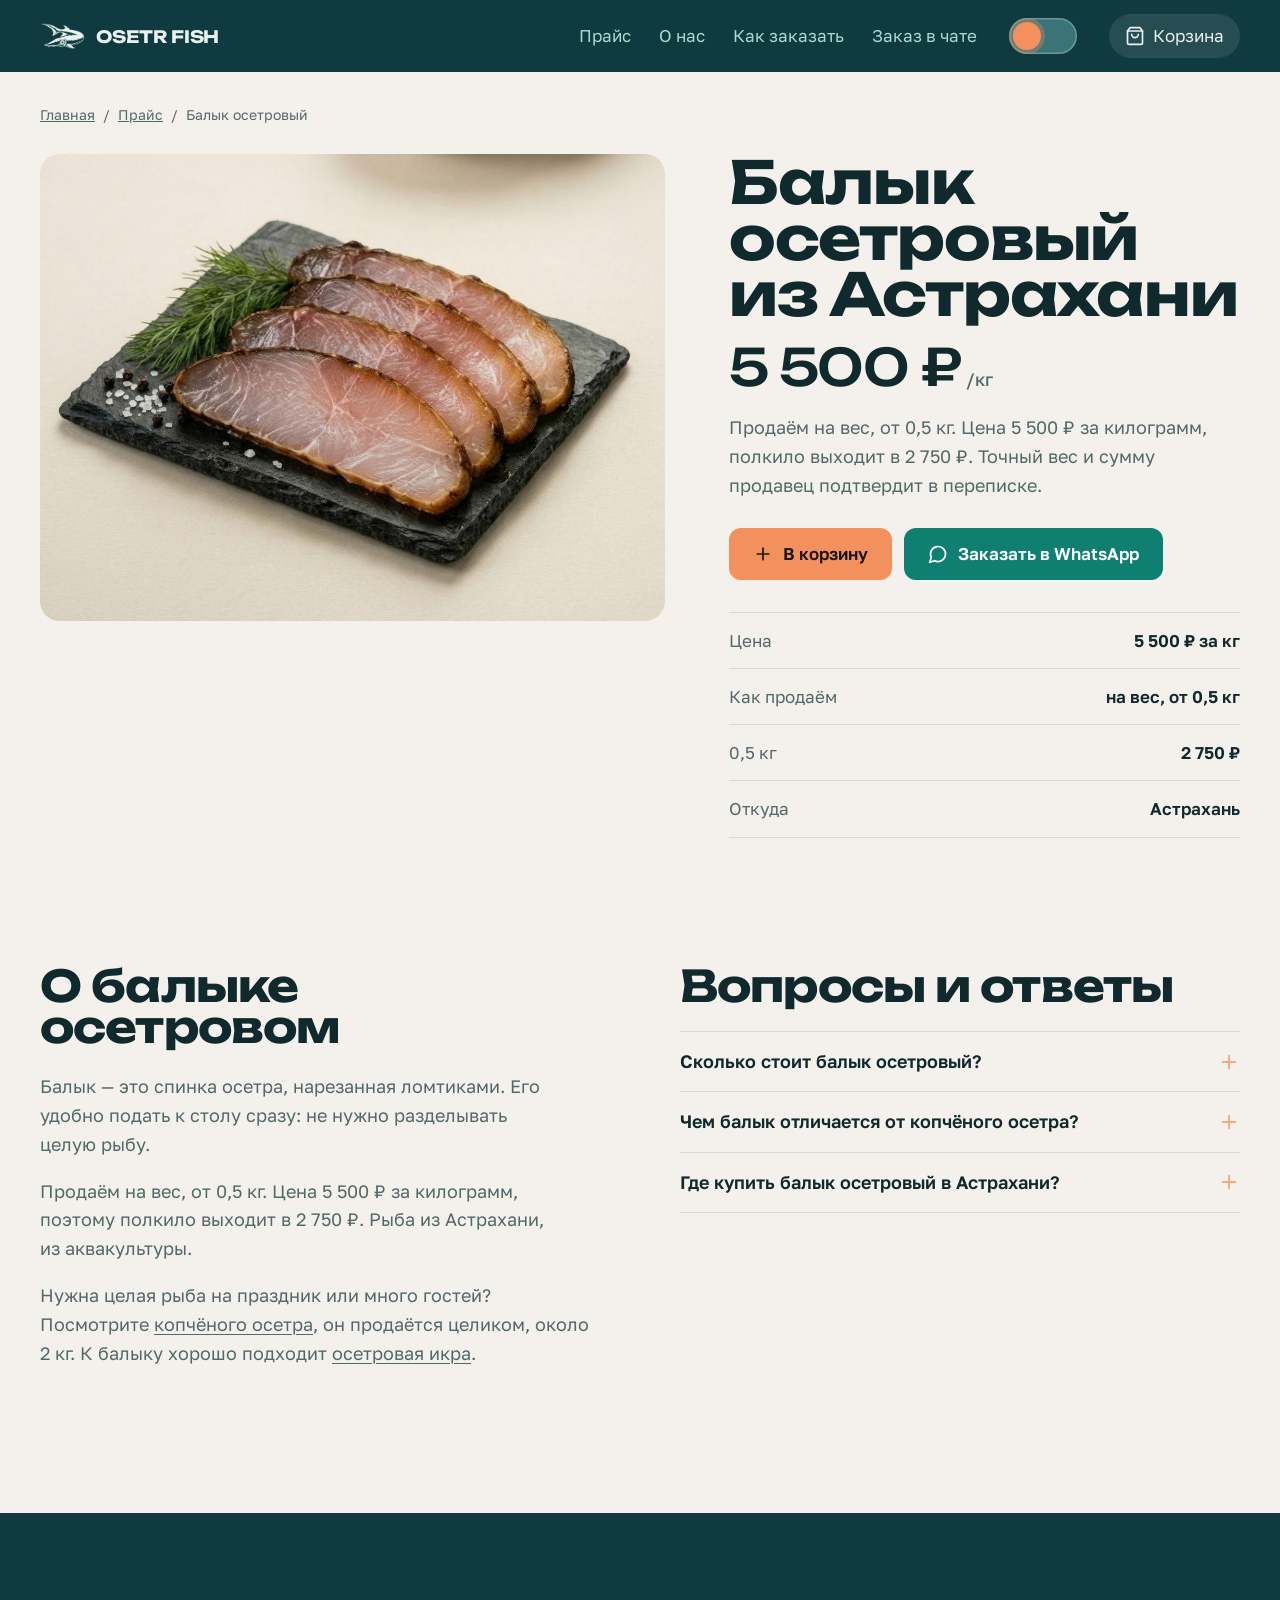
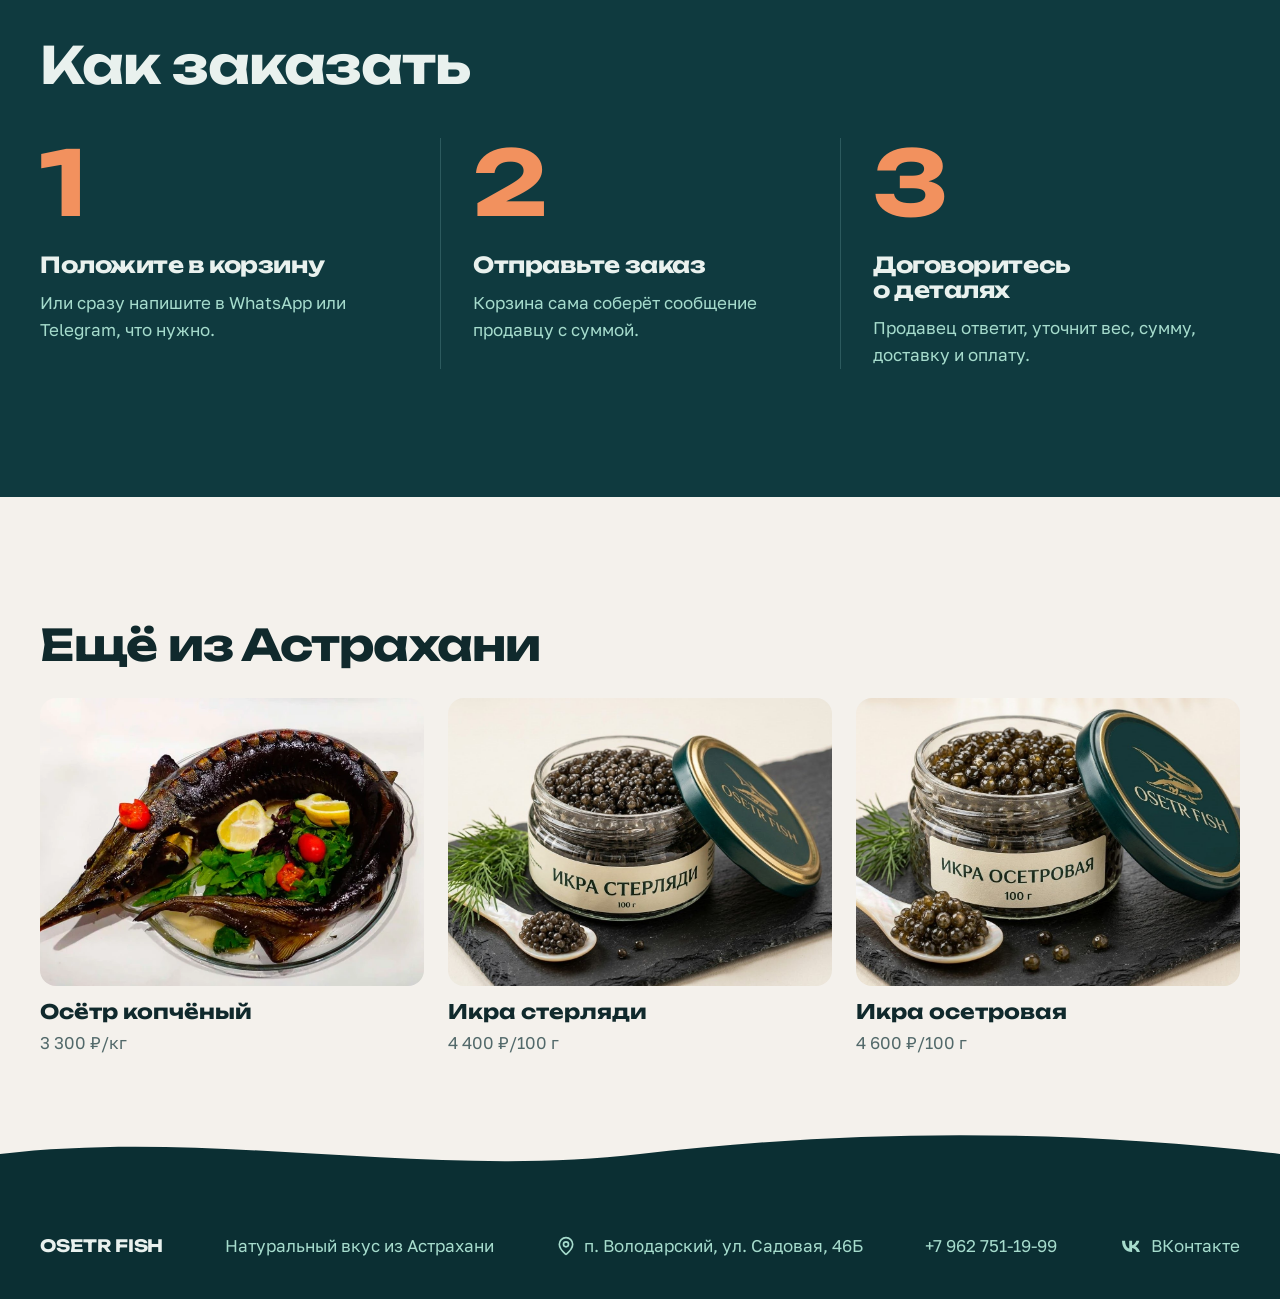
==== commit 27eb3751: "Телефон: круги по воде и пузырьки от прикосновения; дорожка переключателя темы Co-Authored-By: Claud" ====
--- a/balyk-osetrovyj/index.html
+++ b/balyk-osetrovyj/index.html
@@ -26,8 +26,8 @@
   <link rel="preconnect" href="https://fonts.googleapis.com">
   <link rel="preconnect" href="https://fonts.gstatic.com" crossorigin>
   <link href="https://fonts.googleapis.com/css2?family=Unbounded:wght@500;700&family=Golos+Text:wght@400;500;600&display=swap" rel="stylesheet">
-  <link rel="stylesheet" href="/styles.css?v=46">
-  <script src="/product.js?v=46" defer></script>
+  <link rel="stylesheet" href="/styles.css?v=48">
+  <script src="/product.js?v=48" defer></script>
   <script src="/theme.js?v=2" defer></script>
 </head>
 <body class="page-product">
--- a/styles.css
+++ b/styles.css
@@ -16,6 +16,11 @@
   --color-surface: #ffffff;   /* поля ввода и счётчик на светлом */
   --color-bubble: #f4f1ec;    /* пузырь сообщения в окне чата */
   --color-hover-ink: rgba(16, 41, 44, .08);
+  --toggle-day: #3a7478;      /* дорожка переключателя темы днём */
+  --toggle-night: #061a1d;    /* дорожка ночью */
+  --toggle-glow: rgba(242, 145, 94, .3);
+  --toggle-moonglow: rgba(233, 241, 238, .18);
+  --toggle-ring: rgba(233, 241, 238, .28);
   --color-read: #2f8f7a;      /* галочки «прочитано» в окне чата */
   --color-wa: #0f7f72;        /* WhatsApp: узнаваемый зелёный, затемнён для читаемости */
   --color-wa-hover: #0c6a5f;
@@ -103,6 +108,12 @@
 .mark__fish { width: 46px; height: auto; transform-origin: 88% 60%; }
 .mark__fish.is-flick { animation: flick .8s ease-in-out; }
 .mark__bub { position: absolute; left: 36px; top: 4px; width: 7px; height: 7px; border-radius: 50%; box-shadow: inset 0 0 0 1.5px var(--color-text); opacity: 0; pointer-events: none; animation: mark-bub 1.1s ease-out forwards; }
+/* Прикосновение к воде на первом экране (телефон): круги по воде и пузырьки */
+.ripple, .touch-bub { position: absolute; border-radius: 50%; pointer-events: none; box-shadow: inset 0 0 0 1.5px var(--color-text); }
+.ripple { width: 14px; height: 14px; margin: -7px 0 0 -7px; opacity: .85; animation: ripple 1s ease-out forwards; }
+.touch-bub { opacity: 0; animation: touch-bub 1.8s ease-out forwards; background: rgba(233, 241, 238, .12); }
+@keyframes ripple { to { transform: scale(10); opacity: 0; } }
+@keyframes touch-bub { 0% { transform: translate(0, 0) scale(.5); opacity: 0; } 15% { opacity: .9; } 100% { transform: translate(var(--tx, 0px), -120px) scale(1.1); opacity: 0; } }
 @keyframes flick { 15% { transform: rotate(-9deg); } 35% { transform: rotate(7deg); } 55% { transform: rotate(-5deg); } 75% { transform: rotate(3deg); } }
 @keyframes mark-bub { 0% { transform: translate(0, 8px) scale(.4); opacity: 0; } 20% { opacity: .9; } 100% { transform: translate(var(--bx, 4px), -14px) scale(1); opacity: 0; } }
 .hero__inner { display: grid; grid-template-columns: minmax(0, 1.45fr) minmax(0, .75fr); column-gap: clamp(32px, 5vw, 80px); align-items: start; }
